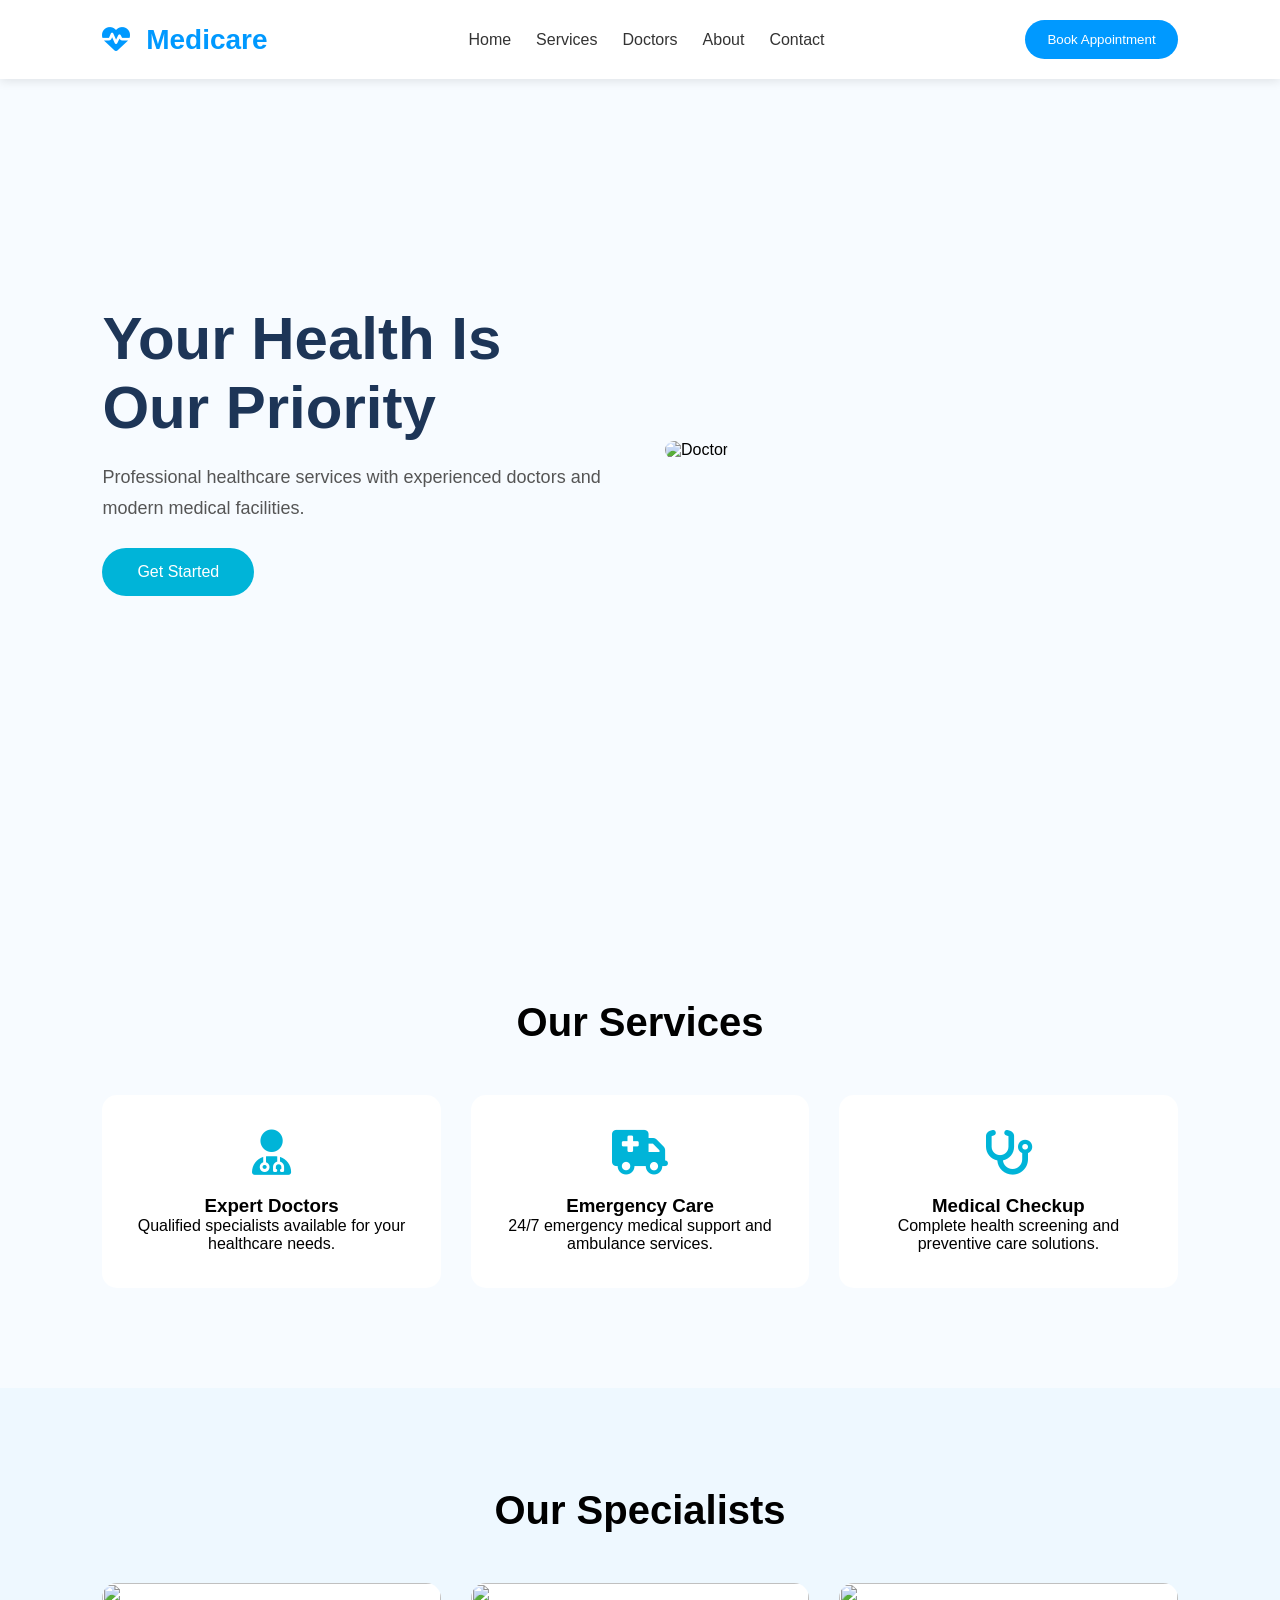
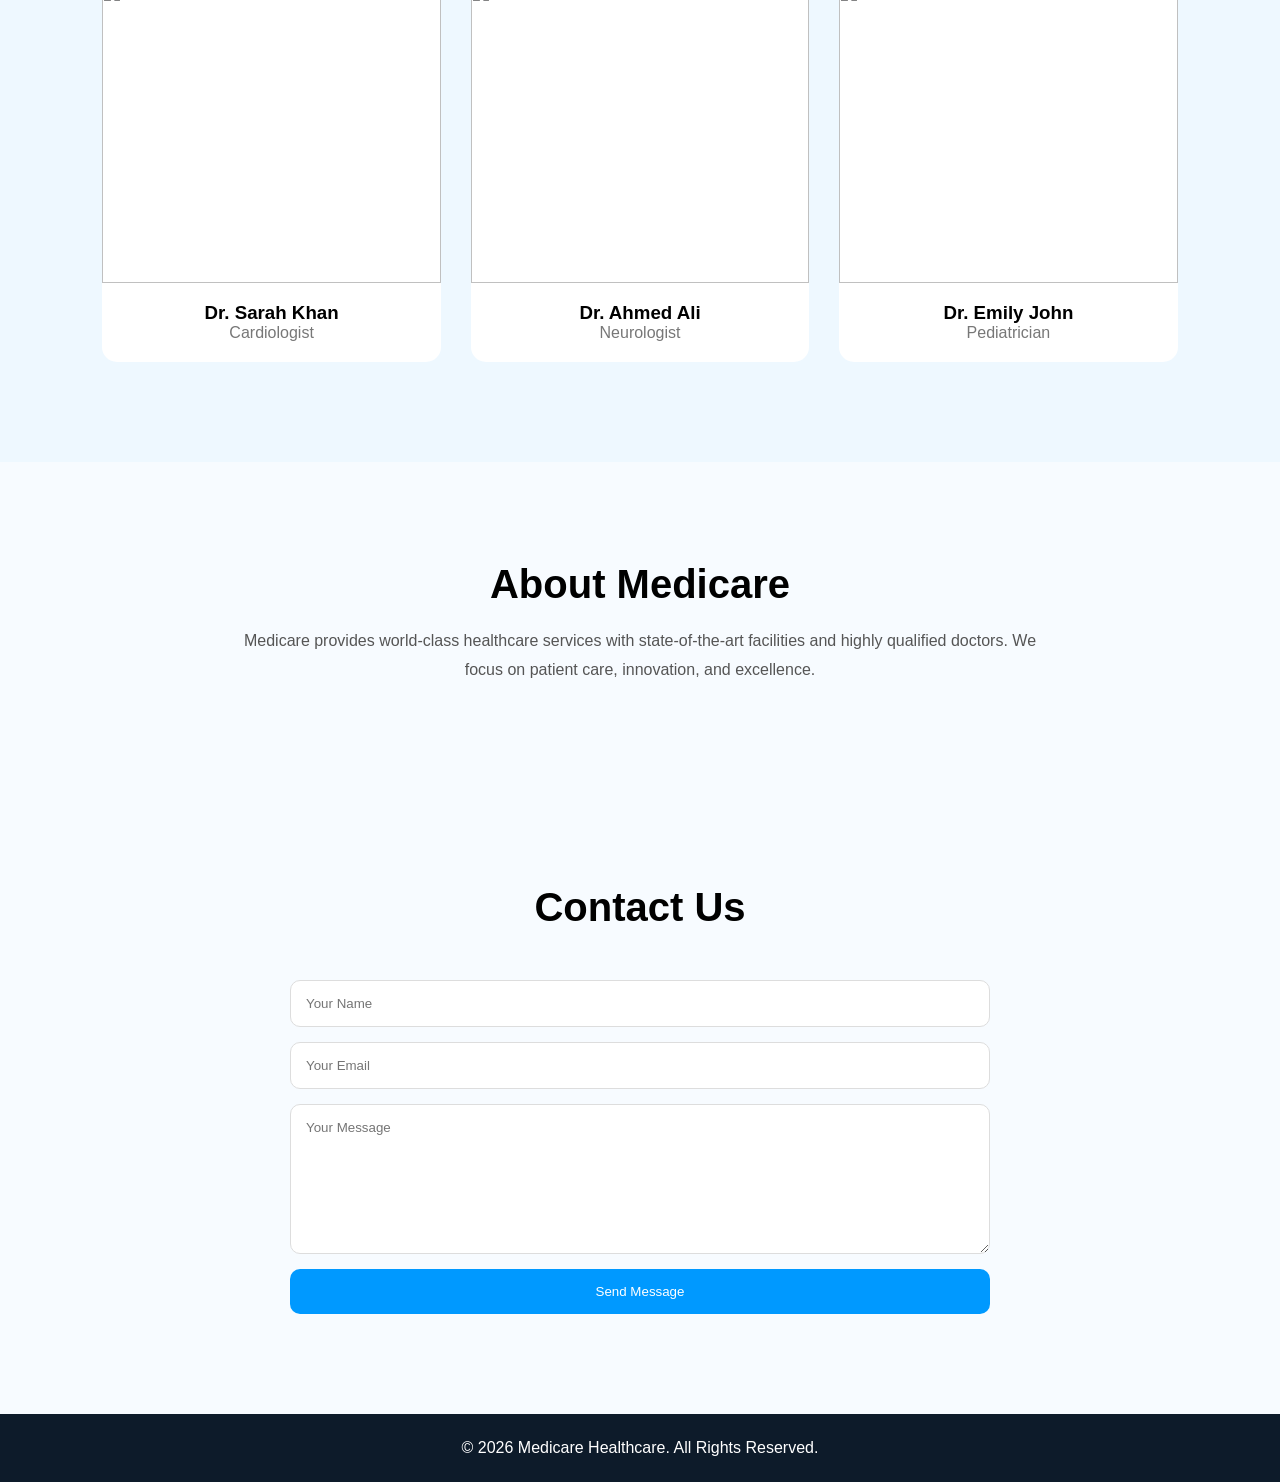
==== index.html @ 2ec5394d "feat:initial medicare.pk projet setup" ====
<!DOCTYPE html>
<html lang="en">
<head>
    <meta charset="UTF-8">
    <meta name="viewport" content="width=device-width, initial-scale=1.0">
    <title>Medicare Healthcare</title>
    <link rel="stylesheet" href="./css/style.css">
    <link rel="stylesheet"
        href="https://cdnjs.cloudflare.com/ajax/libs/font-awesome/6.5.1/css/all.min.css">
</head>
<body>

    <!-- Header -->
    <header>
        <nav class="navbar">
            <div class="logo">
                <i class="fa-solid fa-heart-pulse"></i>
                Medicare
            </div>

            <ul class="nav-links">
                <li><a href="#home">Home</a></li>
                <li><a href="#services">Services</a></li>
                <li><a href="#doctors">Doctors</a></li>
                <li><a href="#about">About</a></li>
                <li><a href="#contact">Contact</a></li>
            </ul>

            <button class="btn">Book Appointment</button>

            <div class="menu-btn">
                <i class="fa-solid fa-bars"></i>
            </div>
        </nav>
    </header>

    <!-- Hero -->
    <section class="hero" id="home">
        <div class="hero-content">
            <h1>Your Health Is Our Priority</h1>
            <p>
                Professional healthcare services with experienced doctors
                and modern medical facilities.
            </p>

            <button class="hero-btn">
                Get Started
            </button>
        </div>

        <div class="hero-image">
            <img src="https://images.unsplash.com/photo-1576091160550-2173dba999ef?w=900"
                alt="Doctor">
        </div>
    </section>

    <!-- Services -->
    <section class="services" id="services">
        <h2>Our Services</h2>

        <div class="service-container">

            <div class="card">
                <i class="fa-solid fa-user-doctor"></i>
                <h3>Expert Doctors</h3>
                <p>Qualified specialists available for your healthcare needs.</p>
            </div>

            <div class="card">
                <i class="fa-solid fa-truck-medical"></i>
                <h3>Emergency Care</h3>
                <p>24/7 emergency medical support and ambulance services.</p>
            </div>

            <div class="card">
                <i class="fa-solid fa-stethoscope"></i>
                <h3>Medical Checkup</h3>
                <p>Complete health screening and preventive care solutions.</p>
            </div>

        </div>
    </section>

    <!-- Doctors -->
    <section class="doctors" id="doctors">

        <h2>Our Specialists</h2>

        <div class="doctor-container">

            <div class="doctor-card">
                <img src="https://images.unsplash.com/photo-1612349317150-e413f6a5b16d?w=500">
                <h3>Dr. Sarah Khan</h3>
                <p>Cardiologist</p>
            </div>

            <div class="doctor-card">
                <img src="https://images.unsplash.com/photo-1559839734-2b71ea197ec2?w=500">
                <h3>Dr. Ahmed Ali</h3>
                <p>Neurologist</p>
            </div>

            <div class="doctor-card">
                <img src="https://images.unsplash.com/photo-1594824476967-48c8b964273f?w=500">
                <h3>Dr. Emily John</h3>
                <p>Pediatrician</p>
            </div>

        </div>

    </section>

    <!-- About -->
    <section class="about" id="about">

        <div class="about-text">
            <h2>About Medicare</h2>

            <p>
                Medicare provides world-class healthcare services with
                state-of-the-art facilities and highly qualified doctors.
                We focus on patient care, innovation, and excellence.
            </p>
        </div>

    </section>

    <!-- Contact -->
    <section class="contact" id="contact">

        <h2>Contact Us</h2>

        <form id="contactForm">

            <input type="text" placeholder="Your Name" required>

            <input type="email" placeholder="Your Email" required>

            <textarea placeholder="Your Message"></textarea>

            <button type="submit">Send Message</button>

        </form>

    </section>

    <!-- Footer -->
    <footer>
        <p>© 2026 Medicare Healthcare. All Rights Reserved.</p>
    </footer>

    <script src="./js/main.js"></script>
</body>
</html>
---- css/style.css ----
*{
    margin:0;
    padding:0;
    box-sizing:border-box;
    font-family:'Segoe UI', sans-serif;
}

body{
    background:#f7fbff;
}

header{
    position:fixed;
    width:100%;
    background:white;
    box-shadow:0 2px 10px rgba(0,0,0,.1);
    z-index:1000;
}

.navbar{
    display:flex;
    justify-content:space-between;
    align-items:center;
    padding:20px 8%;
}

.logo{
    font-size:28px;
    font-weight:bold;
    color:#0099ff;
}

.logo i{
    margin-right:8px;
}

.nav-links{
    display:flex;
    list-style:none;
    gap:25px;
}

.nav-links a{
    text-decoration:none;
    color:#333;
    font-weight:500;
}

.btn{
    background:#0099ff;
    color:white;
    border:none;
    padding:12px 22px;
    border-radius:30px;
    cursor:pointer;
}

.menu-btn{
    display:none;
    font-size:24px;
}

.hero{
    min-height:100vh;
    display:flex;
    justify-content:center;
    align-items:center;
    padding:120px 8%;
    gap:50px;
}

.hero-content{
    flex:1;
}

.hero-content h1{
    font-size:60px;
    color:#1d3557;
    margin-bottom:20px;
}

.hero-content p{
    color:#555;
    font-size:18px;
    margin-bottom:25px;
    line-height:1.7;
}

.hero-btn{
    background:#00b4d8;
    color:white;
    border:none;
    padding:15px 35px;
    border-radius:30px;
    cursor:pointer;
    font-size:16px;
}

.hero-image{
    flex:1;
}

.hero-image img{
    width:100%;
    border-radius:20px;
}

.services{
    padding:100px 8%;
}

.services h2,
.doctors h2,
.contact h2{
    text-align:center;
    font-size:40px;
    margin-bottom:50px;
}

.service-container{
    display:grid;
    grid-template-columns:repeat(auto-fit,minmax(250px,1fr));
    gap:30px;
}

.card{
    background:white;
    padding:35px;
    border-radius:15px;
    text-align:center;
    transition:.3s;
}

.card:hover{
    transform:translateY(-10px);
}

.card i{
    font-size:45px;
    color:#00b4d8;
    margin-bottom:20px;
}

.doctors{
    padding:100px 8%;
    background:#eef8ff;
}

.doctor-container{
    display:grid;
    grid-template-columns:repeat(auto-fit,minmax(280px,1fr));
    gap:30px;
}

.doctor-card{
    background:white;
    border-radius:15px;
    overflow:hidden;
    text-align:center;
}

.doctor-card img{
    width:100%;
    height:300px;
    object-fit:cover;
}

.doctor-card h3{
    margin-top:15px;
}

.doctor-card p{
    margin-bottom:20px;
    color:#777;
}

.about{
    padding:100px 8%;
    text-align:center;
}

.about h2{
    font-size:40px;
    margin-bottom:20px;
}

.about p{
    max-width:800px;
    margin:auto;
    line-height:1.8;
    color:#555;
}

.contact{
    padding:100px 8%;
}

form{
    max-width:700px;
    margin:auto;
    display:flex;
    flex-direction:column;
    gap:15px;
}

input,
textarea{
    padding:15px;
    border:1px solid #ddd;
    border-radius:10px;
}

textarea{
    height:150px;
}

form button{
    background:#0099ff;
    color:white;
    border:none;
    padding:15px;
    border-radius:10px;
    cursor:pointer;
}

footer{
    background:#0d1b2a;
    color:white;
    text-align:center;
    padding:25px;
}

@media(max-width:768px){

    .hero{
        flex-direction:column;
        text-align:center;
    }

    .hero-content h1{
        font-size:42px;
    }

    .nav-links{
        display:none;
    }

    .btn{
        display:none;
    }

    .menu-btn{
        display:block;
    }
}
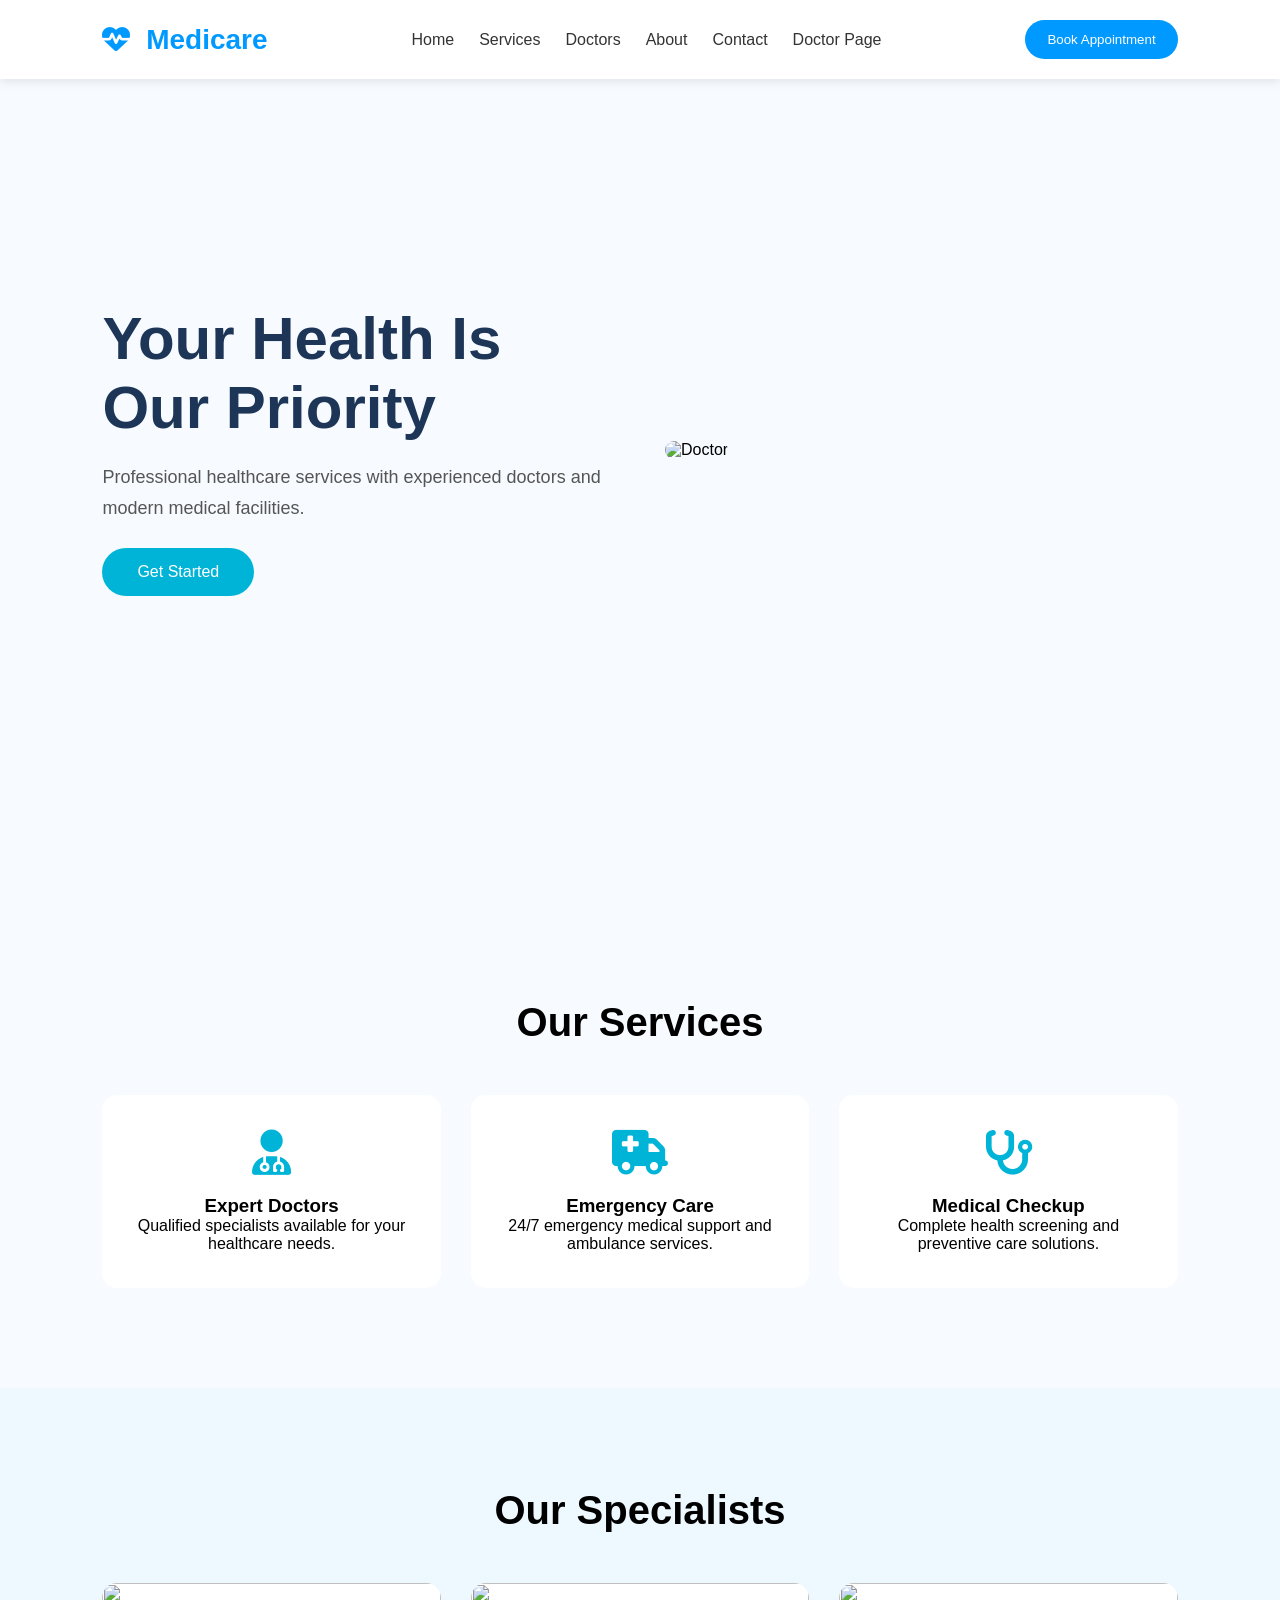
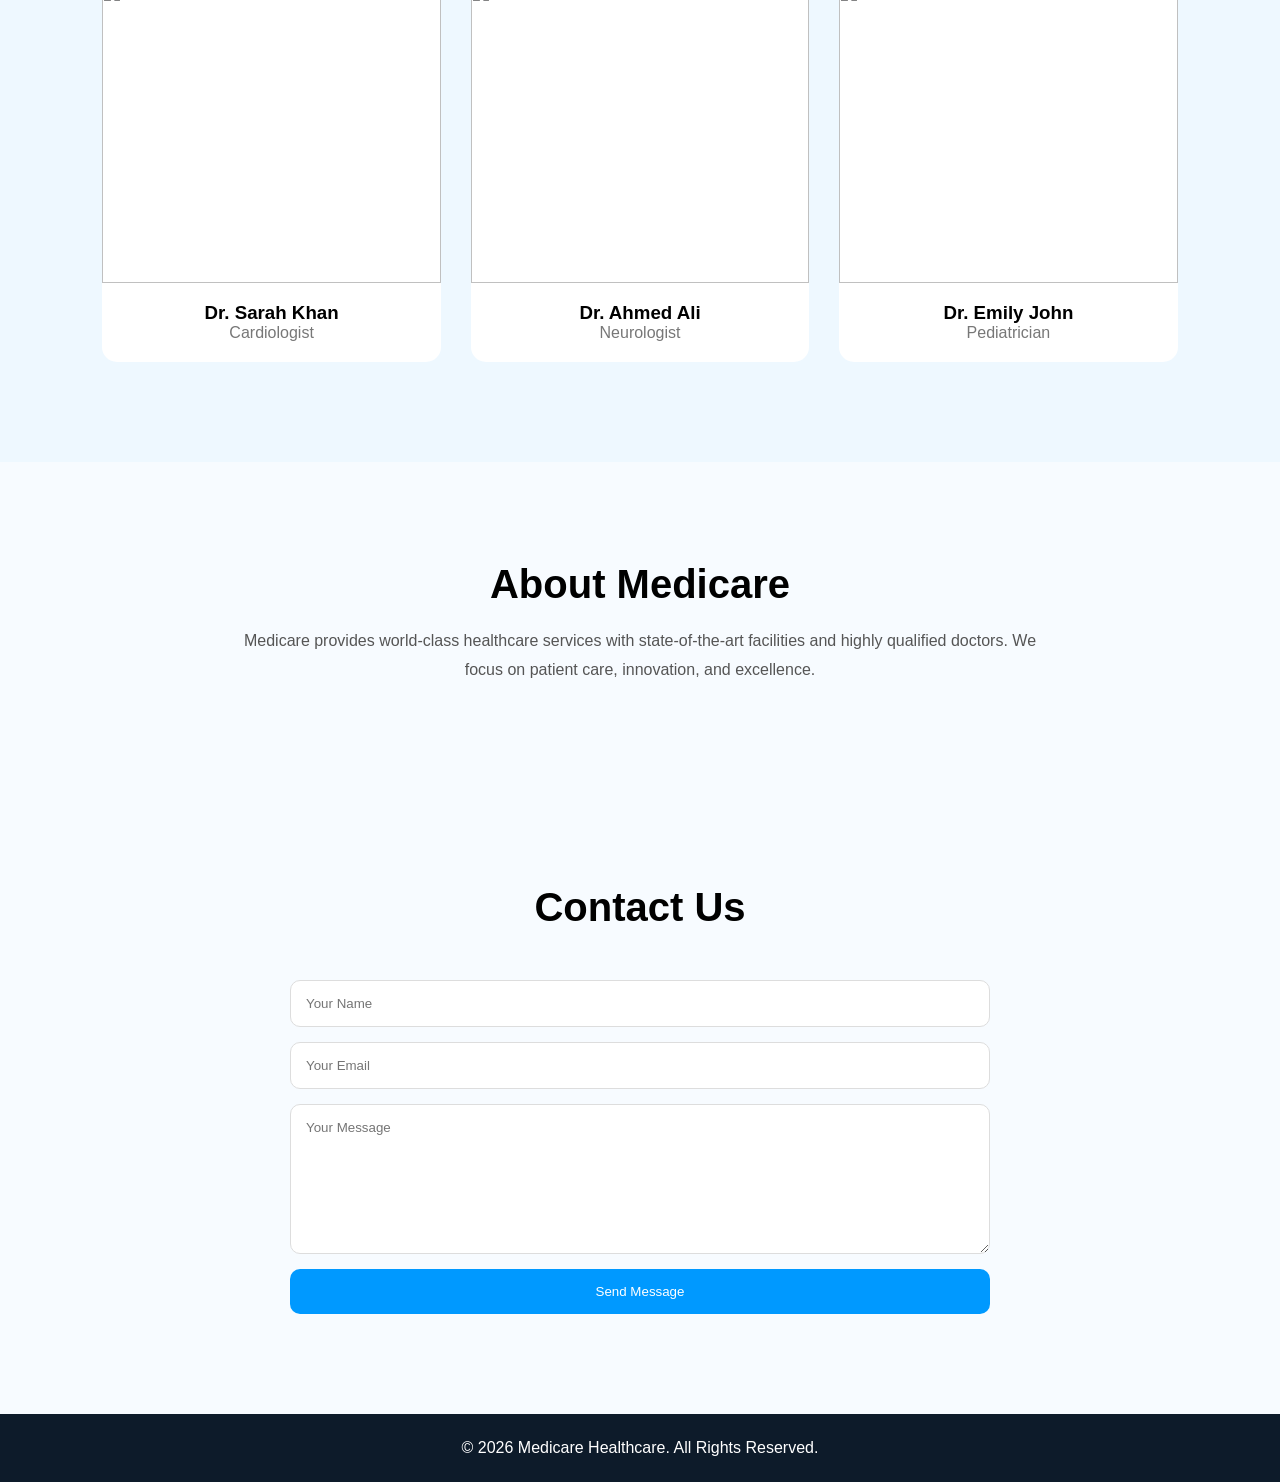
==== commit 95b27bdb: "update" ====
--- a/index.html
+++ b/index.html
@@ -24,6 +24,7 @@
                 <li><a href="#doctors">Doctors</a></li>
                 <li><a href="#about">About</a></li>
                 <li><a href="#contact">Contact</a></li>
+                <li><a href="./doctors.html">Doctor Page</a></li>
             </ul>
 
             <button class="btn">Book Appointment</button>
